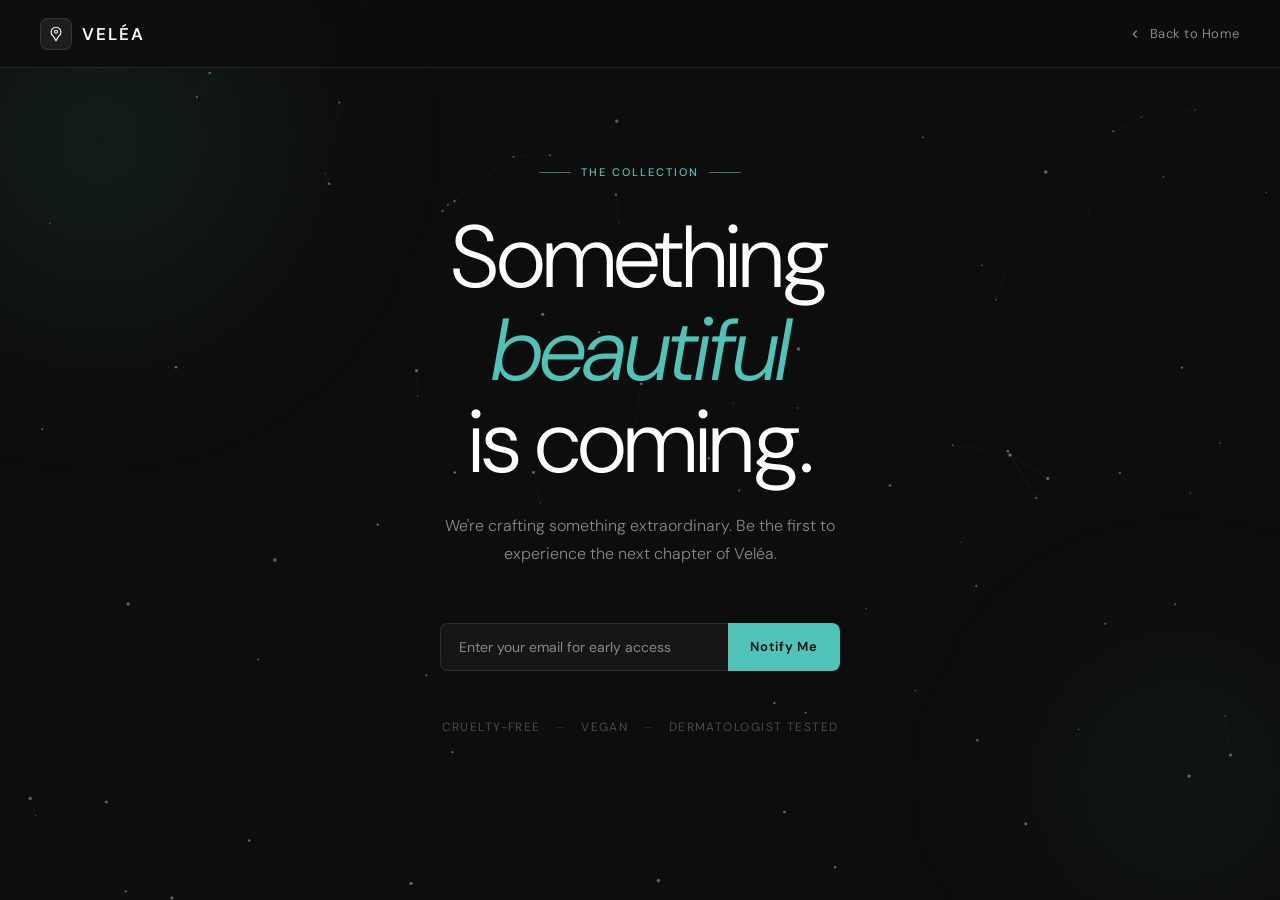
==== coming-soon.html @ f621033b "rebrand: rename LUMINA → Veléa throughout" ====
<!DOCTYPE html>
<html lang="en">
<head>
  <meta charset="UTF-8" />
  <meta name="viewport" content="width=device-width, initial-scale=1.0" />
  <title>Veléa — Something Beautiful is Coming</title>

  <!-- Fonts -->
  <link rel="preconnect" href="https://fonts.googleapis.com" />
  <link rel="preconnect" href="https://fonts.gstatic.com" crossorigin />
  <link href="https://fonts.googleapis.com/css2?family=DM+Sans:ital,opsz,wght@0,9..40,300;0,9..40,400;0,9..40,500;0,9..40,600;0,9..40,700;1,9..40,300;1,9..40,400&display=swap" rel="stylesheet" />

  <style>
    /* ── Reset & Variables ─────────────────── */
    *, *::before, *::after { box-sizing: border-box; margin: 0; padding: 0; }

    :root {
      --bg:     #0d0d0d;
      --bg2:    #161616;
      --bg3:    #1e1e1e;
      --border: rgba(255,255,255,0.1);
      --white:  #ffffff;
      --muted:  #888888;
      --teal:   #4fc3b8;
      --text:   #f0ece6;
    }

    html, body {
      height: 100%;
      background: var(--bg);
      color: var(--text);
      font-family: 'DM Sans', sans-serif;
      overflow: hidden;
    }

    /* ── Constellation canvas ───────────────── */
    #cs-canvas {
      position: fixed;
      inset: 0;
      z-index: 0;
      pointer-events: none;
    }

    /* ── Nav ────────────────────────────────── */
    nav {
      position: fixed;
      top: 0; left: 0; right: 0;
      z-index: 10;
      display: flex;
      align-items: center;
      justify-content: space-between;
      padding: 0 40px;
      height: 68px;
      border-bottom: 1px solid var(--border);
      background: rgba(13,13,13,0.72);
      backdrop-filter: blur(14px);
      -webkit-backdrop-filter: blur(14px);
    }

    .nav-logo {
      display: flex;
      align-items: center;
      gap: 10px;
      font-size: 17px;
      font-weight: 600;
      letter-spacing: 0.12em;
      text-transform: uppercase;
      color: var(--white);
      text-decoration: none;
    }

    .nav-logo-icon {
      width: 32px; height: 32px;
      background: var(--bg3);
      border: 1px solid var(--border);
      border-radius: 8px;
      display: flex; align-items: center; justify-content: center;
    }
    .nav-logo-icon svg {
      width: 18px; height: 18px;
      stroke: var(--white);
      fill: none;
      stroke-width: 1.5;
    }

    .nav-back {
      display: flex;
      align-items: center;
      gap: 8px;
      font-size: 13px;
      color: var(--muted);
      text-decoration: none;
      letter-spacing: 0.04em;
      transition: color 0.2s;
    }
    .nav-back:hover { color: var(--white); }
    .nav-back svg { width: 14px; height: 14px; stroke: currentColor; fill: none; stroke-width: 2; }

    /* ── Main layout ─────────────────────────── */
    main {
      position: relative;
      z-index: 1;
      height: 100vh;
      display: flex;
      flex-direction: column;
      align-items: center;
      justify-content: center;
      text-align: center;
      padding: 0 24px;
    }

    /* ── Eyebrow label ───────────────────────── */
    .cs-eyebrow {
      display: inline-flex;
      align-items: center;
      gap: 10px;
      font-size: 11px;
      font-weight: 500;
      letter-spacing: 0.18em;
      text-transform: uppercase;
      color: var(--teal);
      margin-bottom: 32px;
      animation: fadeUp 0.6s ease both 0.1s;
    }
    .cs-eyebrow::before,
    .cs-eyebrow::after {
      content: '';
      display: block;
      width: 32px;
      height: 1px;
      background: var(--teal);
      opacity: 0.6;
    }

    /* ── Headline ────────────────────────────── */
    .cs-headline {
      font-size: clamp(42px, 7vw, 88px);
      font-weight: 300;
      line-height: 1.05;
      letter-spacing: -0.02em;
      color: var(--white);
      margin-bottom: 24px;
      animation: fadeUp 0.7s ease both 0.25s;
    }
    .cs-headline em {
      font-style: italic;
      font-weight: 300;
      color: var(--teal);
    }

    /* ── Sub ─────────────────────────────────── */
    .cs-sub {
      font-size: 16px;
      font-weight: 300;
      color: var(--muted);
      max-width: 420px;
      line-height: 1.7;
      margin-bottom: 56px;
      animation: fadeUp 0.7s ease both 0.4s;
    }

    /* ── Email form ──────────────────────────── */
    .cs-form {
      display: flex;
      gap: 0;
      width: 100%;
      max-width: 400px;
      margin-bottom: 48px;
      animation: fadeUp 0.7s ease both 0.55s;
    }

    .cs-form input {
      flex: 1;
      background: var(--bg2);
      border: 1px solid var(--border);
      border-right: none;
      border-radius: 8px 0 0 8px;
      padding: 14px 18px;
      font-size: 14px;
      font-family: 'DM Sans', sans-serif;
      color: var(--text);
      outline: none;
      transition: border-color 0.2s;
    }
    .cs-form input::placeholder { color: var(--muted); }
    .cs-form input:focus { border-color: rgba(79,195,184,0.5); }

    .cs-form button {
      background: var(--teal);
      color: #0d0d0d;
      border: none;
      border-radius: 0 8px 8px 0;
      padding: 14px 22px;
      font-size: 13px;
      font-weight: 600;
      font-family: 'DM Sans', sans-serif;
      letter-spacing: 0.06em;
      cursor: pointer;
      white-space: nowrap;
      transition: opacity 0.2s, transform 0.15s;
    }
    .cs-form button:hover { opacity: 0.88; transform: translateX(1px); }
    .cs-form button:active { transform: scale(0.98); }

    /* ── Divider / certifications ────────────── */
    .cs-cert {
      font-size: 12px;
      color: rgba(255,255,255,0.25);
      letter-spacing: 0.12em;
      text-transform: uppercase;
      animation: fadeUp 0.7s ease both 0.65s;
    }
    .cs-cert span { margin: 0 10px; opacity: 0.4; }

    /* ── Floating orbs ───────────────────────── */
    .orb {
      position: fixed;
      border-radius: 50%;
      filter: blur(80px);
      pointer-events: none;
      z-index: 0;
    }
    .orb-1 {
      width: 520px; height: 520px;
      background: radial-gradient(circle, rgba(79,195,184,0.12) 0%, transparent 70%);
      top: -120px; left: -160px;
      animation: orbDrift1 14s ease-in-out infinite;
    }
    .orb-2 {
      width: 400px; height: 400px;
      background: radial-gradient(circle, rgba(79,195,184,0.08) 0%, transparent 70%);
      bottom: -80px; right: -100px;
      animation: orbDrift2 18s ease-in-out infinite;
    }

    /* ── Thin horizontal rule ────────────────── */
    .cs-rule {
      width: 1px;
      height: 60px;
      background: linear-gradient(to bottom, transparent, var(--border), transparent);
      margin: 0 auto 40px;
      animation: fadeUp 0.6s ease both 0.2s;
    }

    /* ── Animations ──────────────────────────── */
    @keyframes fadeUp {
      from { opacity: 0; transform: translateY(20px); }
      to   { opacity: 1; transform: translateY(0); }
    }
    @keyframes orbDrift1 {
      0%, 100% { transform: translate(0, 0) scale(1); }
      50%       { transform: translate(40px, 30px) scale(1.08); }
    }
    @keyframes orbDrift2 {
      0%, 100% { transform: translate(0, 0) scale(1); }
      50%       { transform: translate(-30px, -20px) scale(1.05); }
    }

    /* ── Success state ───────────────────────── */
    .cs-success {
      display: none;
      font-size: 13px;
      color: var(--teal);
      letter-spacing: 0.06em;
      margin-top: -36px;
      margin-bottom: 48px;
      animation: fadeUp 0.4s ease both;
    }

    /* ── Responsive ──────────────────────────── */
    @media (max-width: 768px) {
      nav { padding: 0 20px; }
      .cs-form { flex-direction: column; gap: 10px; }
      .cs-form input { border-right: 1px solid var(--border); border-radius: 8px; }
      .cs-form button { border-radius: 8px; }
    }
  </style>
</head>
<body>

  <!-- Ambient orbs -->
  <div class="orb orb-1"></div>
  <div class="orb orb-2"></div>

  <!-- Constellation canvas (reuses main.js logic) -->
  <canvas id="cs-canvas"></canvas>

  <!-- Nav -->
  <nav>
    <a href="index.html" class="nav-logo">
      <div class="nav-logo-icon">
        <svg viewBox="0 0 24 24" stroke-width="1.5">
          <path d="M12 3c3.5 0 6.5 3 6.5 6.5 0 2-1 4-3 5.5L12 21l-3.5-6C6.5 13.5 5.5 11.5 5.5 9.5 5.5 6 8.5 3 12 3z"/>
          <circle cx="12" cy="9" r="2"/>
        </svg>
      </div>
      Veléa
    </a>

    <a href="index.html" class="nav-back">
      <svg viewBox="0 0 24 24"><path d="m15 18-6-6 6-6"/></svg>
      Back to Home
    </a>
  </nav>

  <!-- Main content -->
  <main>
    <div class="cs-eyebrow">The Collection</div>

    <h1 class="cs-headline">
      Something<br><em>beautiful</em><br>is coming.
    </h1>

    <p class="cs-sub">
      We're crafting something extraordinary. Be the first to experience
      the next chapter of Veléa.
    </p>

    <form class="cs-form" onsubmit="handleSubmit(event)">
      <input type="email" placeholder="Enter your email for early access" required />
      <button type="submit">Notify Me</button>
    </form>

    <p class="cs-success" id="cs-success">
      ✓ &nbsp;You're on the list. We'll be in touch.
    </p>

    <p class="cs-cert">
      Cruelty-Free <span>—</span> Vegan <span>—</span> Dermatologist Tested
    </p>
  </main>

  <script>
    // ── Notify Me form ─────────────────────────────────
    function handleSubmit(e) {
      e.preventDefault();
      const form    = e.target;
      const success = document.getElementById('cs-success');
      form.style.display    = 'none';
      success.style.display = 'block';
    }

    // ── Constellation background ────────────────────────
    (function () {
      const canvas = document.getElementById('cs-canvas');
      const ctx    = canvas.getContext('2d');
      let W, H, stars = [];

      const COUNT  = 90;
      const DIST   = 140;
      const SPEED  = 0.18;

      function resize() {
        W = canvas.width  = window.innerWidth;
        H = canvas.height = window.innerHeight;
      }

      function initStars() {
        stars = Array.from({ length: COUNT }, () => ({
          x:  Math.random() * W,
          y:  Math.random() * H,
          vx: (Math.random() - 0.5) * SPEED,
          vy: (Math.random() - 0.5) * SPEED,
          r:  Math.random() * 1.4 + 0.4,
        }));
      }

      function draw() {
        ctx.clearRect(0, 0, W, H);

        // move
        stars.forEach(s => {
          s.x += s.vx;
          s.y += s.vy;
          if (s.x < 0) s.x = W;
          if (s.x > W) s.x = 0;
          if (s.y < 0) s.y = H;
          if (s.y > H) s.y = 0;
        });

        // lines
        for (let i = 0; i < stars.length; i++) {
          for (let j = i + 1; j < stars.length; j++) {
            const dx   = stars[i].x - stars[j].x;
            const dy   = stars[i].y - stars[j].y;
            const dist = Math.hypot(dx, dy);
            if (dist < DIST) {
              ctx.beginPath();
              ctx.moveTo(stars[i].x, stars[i].y);
              ctx.lineTo(stars[j].x, stars[j].y);
              ctx.strokeStyle = `rgba(79,195,184,${0.12 * (1 - dist / DIST)})`;
              ctx.lineWidth   = 0.6;
              ctx.stroke();
            }
          }
        }

        // dots
        stars.forEach(s => {
          ctx.beginPath();
          ctx.arc(s.x, s.y, s.r, 0, Math.PI * 2);
          ctx.fillStyle = 'rgba(255,255,255,0.35)';
          ctx.fill();
        });

        requestAnimationFrame(draw);
      }

      window.addEventListener('resize', () => { resize(); initStars(); });
      resize();
      initStars();
      draw();
    })();
  </script>

</body>
</html>
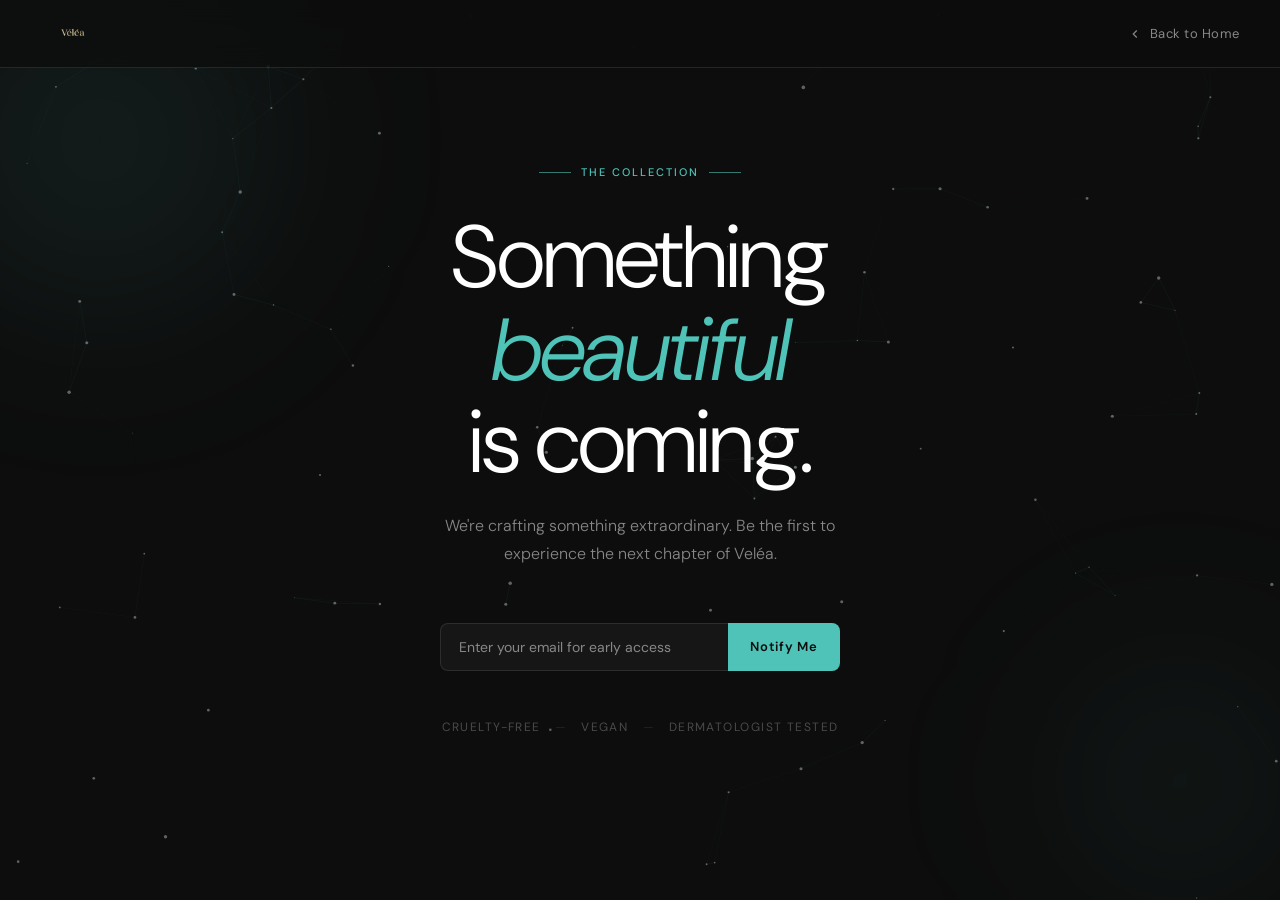
==== commit 876fcac3: "feat: add logo, favicon, responsive layout & hamburger menu" ====
--- a/coming-soon.html
+++ b/coming-soon.html
@@ -4,6 +4,9 @@
   <meta charset="UTF-8" />
   <meta name="viewport" content="width=device-width, initial-scale=1.0" />
   <title>Veléa — Something Beautiful is Coming</title>
+
+  <!-- Favicon -->
+  <link rel="icon" type="image/png" href="assets/images/velea-favicon.png" />
 
   <!-- Fonts -->
   <link rel="preconnect" href="https://fonts.googleapis.com" />
@@ -60,27 +63,12 @@
     .nav-logo {
       display: flex;
       align-items: center;
-      gap: 10px;
-      font-size: 17px;
-      font-weight: 600;
-      letter-spacing: 0.12em;
-      text-transform: uppercase;
-      color: var(--white);
       text-decoration: none;
     }
 
-    .nav-logo-icon {
-      width: 32px; height: 32px;
-      background: var(--bg3);
-      border: 1px solid var(--border);
-      border-radius: 8px;
-      display: flex; align-items: center; justify-content: center;
-    }
-    .nav-logo-icon svg {
-      width: 18px; height: 18px;
-      stroke: var(--white);
-      fill: none;
-      stroke-width: 1.5;
+    .nav-logo-img {
+      height: 44px;
+      width: auto;
     }
 
     .nav-back {
@@ -288,13 +276,7 @@
   <!-- Nav -->
   <nav>
     <a href="index.html" class="nav-logo">
-      <div class="nav-logo-icon">
-        <svg viewBox="0 0 24 24" stroke-width="1.5">
-          <path d="M12 3c3.5 0 6.5 3 6.5 6.5 0 2-1 4-3 5.5L12 21l-3.5-6C6.5 13.5 5.5 11.5 5.5 9.5 5.5 6 8.5 3 12 3z"/>
-          <circle cx="12" cy="9" r="2"/>
-        </svg>
-      </div>
-      Veléa
+      <img src="assets/images/velea-logo.png" alt="Véléa" class="nav-logo-img" />
     </a>
 
     <a href="index.html" class="nav-back">
